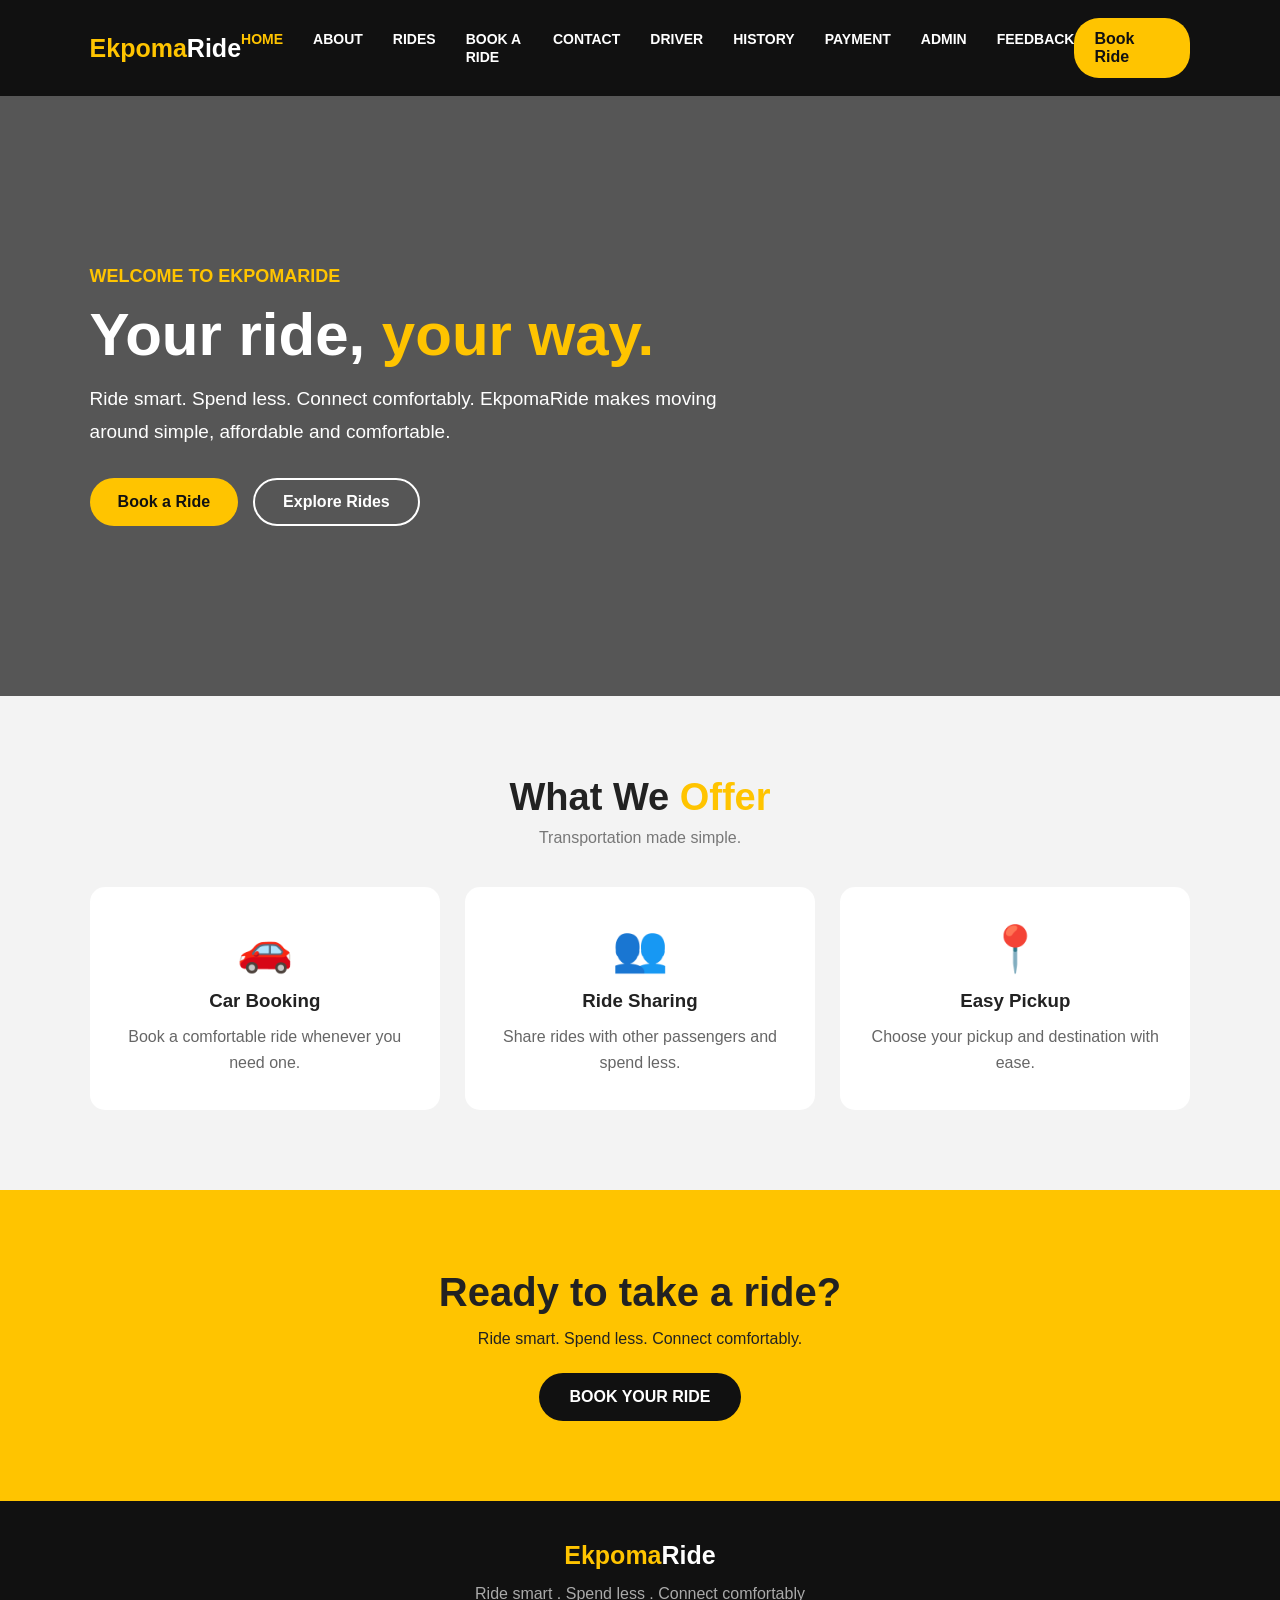
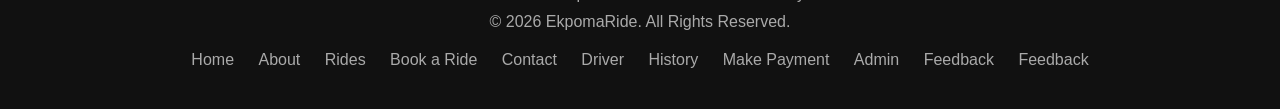
==== index.html @ 8617fde5 "Add new pages for live map, payment, and rides; implement basic chat functionality and payment form" ====
<!DOCTYPE html>
<html lang="en">

<head>
    <meta charset="UTF-8">
    <meta name="viewport" content="width=device-width, initial-scale=1.0">

    <title>EkpomaRide | Home</title>

    <link rel="stylesheet" href="style.css">
</head>

<body>

    <!-- HEADER -->
    <header>

        <div class="logo">
            Ekpoma<span>Ride</span>
        </div>

        <nav>
            <ul>
                <li><a href="index.html" class="active">HOME</a></li>
                <li><a href="about.html">ABOUT</a></li>
                <li><a href="rides.html">RIDES</a></li>
                <li><a href="booking.html">BOOK A RIDE</a></li>
                <li><a href="contact.html">CONTACT</a></li>
                <li><a href="driver.html">DRIVER</a></li>
                <li><a href="history.html">HISTORY</a></li>
                <li><a href="payment.html">PAYMENT</a></li>
                <li><a href="admin.html">ADMIN</a></li>
                <li><a href="feedback.html">FEEDBACK</a></li>
            </ul>
        </nav>

        <a href="booking.html" class="header-button">
            Book Ride
        </a>

    </header>


    <!-- HERO -->
    <section class="hero">

        <div class="hero-content">

            <small>WELCOME TO EKPOMARIDE</small>

            <h1>
                Your ride,
                <span>your way.</span>
            </h1>

            <p>
                Ride smart. Spend less. Connect comfortably.
                EkpomaRide makes moving around simple,
                affordable and comfortable.
            </p>

            <div class="hero-buttons">

                <a href="booking.html" class="primary-btn">
                    Book a Ride
                </a>

                <a href="rides.html" class="secondary-btn">
                    Explore Rides
                </a>

            </div>

        </div>

    </section>


    <!-- QUICK SERVICES -->
    <section class="services">

        <div class="section-title">

            <h2>
                What We <span>Offer</span>
            </h2>

            <p>
                Transportation made simple.
            </p>

        </div>


        <div class="service-container">

            <div class="service-card">

                <div class="service-icon">🚗</div>

                <h3>Car Booking</h3>

                <p>
                    Book a comfortable ride whenever
                    you need one.
                </p>

            </div>


            <div class="service-card">

                <div class="service-icon">👥</div>

                <h3>Ride Sharing</h3>

                <p>
                    Share rides with other passengers
                    and spend less.
                </p>

            </div>


            <div class="service-card">

                <div class="service-icon">📍</div>

                <h3>Easy Pickup</h3>

                <p>
                    Choose your pickup and destination
                    with ease.
                </p>

            </div>

        </div>

    </section>


    <!-- CALL TO ACTION -->
    <section class="contact">

        <h2>
            Ready to take a ride?
        </h2>

        <p>
            Ride smart. Spend less. Connect comfortably.
        </p>

        <a href="booking.html" class="contact-btn">
            BOOK YOUR RIDE
        </a>

    </section>


    <!-- FOOTER -->
    <footer>

        <div class="logo">
            Ekpoma<span>Ride</span>
        </div>

        <p>
            Ride smart . Spend less . Connect comfortably
        </p>

        <p>
            © 2026 EkpomaRide. All Rights Reserved.
        </p>

        <div class="footer-links">

            <a href="index.html">Home</a>
            <a href="about.html">About</a>
            <a href="rides.html">Rides</a>
            <a href="booking.html">Book a Ride</a>
            <a href="contact.html">Contact</a>
            <a href="driver.html">Driver</a>
            <a href="history.html">History</a>
            <a href="payment.html">Make Payment</a>
            <a href="admin.html">Admin</a>
            <a href="feedback.html">Feedback</a>
            <a href="help.html">Feedback</a>
            
        </div>

    </footer>

</body>
</html>
---- style.css ----
/* =========================
   RESET
========================= */

* {
    margin: 0;
    padding: 0;
    box-sizing: border-box;
}

html {
    scroll-behavior: smooth;
}

body {
    font-family: Arial, sans-serif;
    background: #f5f5f5;
    color: #222;
}


/* =========================
   HEADER
========================= */

header {
    background: #111;
    color: white;

    padding: 18px 7%;

    display: flex;
    justify-content: space-between;
    align-items: center;

    position: sticky;
    top: 0;

    z-index: 1000;
}


/* LOGO */

.logo {
    font-size: 25px;
    font-weight: bold;
    color: #ffc400;
        
    .transition {
            width: 100px;
            height: 100px;
            background-color: #333;
            /* transition: width 1s; */
            transition: width 2s, height 2s, background-color 3s, transform 2s;
        }
         .transition:hover {
            width: 500px;
            background-color: coral;
            height: 500px;
            transform: rotate(90deg);
         }
         .transit-transform {
            height: 100px;
            width: 100px;
            background: green;
            padding: 10px;
            transition: width 2s;
            margin-top: 10px;
            transition-timing-function: ease-in-out;
         }
         .transit-transform:hover {
            width: 800px;
            height: 500px;
         }
    

}
    

.logo span {
    color: white;
}


/* NAVIGATION */

nav ul {
    display: flex;
    list-style: none;
    gap: 30px;
}

nav a {
    color: white;
    text-decoration: none;

    font-size: 14px;
    font-weight: bold;

}

nav a:hover {
    color: #ffc400;
}

nav a.active {
    color: #ffc400;
}


/* HEADER BUTTON */

.header-button {
    background: #ffc400;
    color: #111;

    padding: 12px 20px;

    border-radius: 25px;

    text-decoration: none;

    font-weight: bold;

    transition: 0.3s;
}

.header-button:hover {
    background: white;
}


/* =========================
   HERO
========================= */

.hero {
    min-height: 600px;

    background:
        linear-gradient(
            rgba(0,0,0,0.65),
            rgba(0,0,0,0.65)
        ),
        url("https://images.unsplash.com/photo-1449965408869-eaa3f722e40d?auto=format&fit=crop&w=1600&q=80");

    background-size: cover;
    background-position: center;

    display: flex;
    align-items: center;

    padding: 60px 7%;
}


.hero-content {
    max-width: 650px;
    color: white;
}

.hero-content small {
    color: #ffc400;

    font-size: 18px;
    font-weight: bold;
}

.hero-content h1 {
    font-size: 60px;
    line-height: 1.1;

    margin: 15px 0;
}

.hero-content h1 span {
    color: #ffc400;
}

.hero-content p {
    font-size: 19px;
    line-height: 1.7;

    margin-bottom: 30px;
}


/* HERO BUTTONS */

.hero-buttons {
    display: flex;
    gap: 15px;
}

.primary-btn {
    background: #ffc400;
    color: #111;

    padding: 15px 28px;

    border-radius: 30px;

    text-decoration: none;
    font-weight: bold;

    display: inline-block;

    transition: 0.3s;
}

.primary-btn:hover {
    background: white;
}


.secondary-btn {
    border: 2px solid white;
    color: white;

    padding: 13px 28px;

    border-radius: 30px;

    text-decoration: none;
    font-weight: bold;

    display: inline-block;

    transition: 0.3s;
}

.secondary-btn:hover {
    background: #ffc400;
    color: #111;
    border-color: #ffc400;
}


/* =========================
   PAGE HERO
========================= */

.page-hero {
    background: #111;
    color: white;

    padding: 90px 7%;

    text-align: center;
}

.page-hero h1 {
    font-size: 50px;
    margin-bottom: 15px;
}

.page-hero h1 span {
    color: #ffc400;
}

.page-hero p {
    color: #bbb;
    font-size: 18px;
}


/* =========================
   SECTION TITLE
========================= */

.section-title {
    text-align: center;

    margin-bottom: 40px;
}

.section-title h2 {
    font-size: 38px;

    margin-bottom: 10px;
}

.section-title h2 span {
    color: #ffc400;
}

.section-title p {
    color: #777;
}


/* =========================
   SERVICES
========================= */

.services {
    padding: 80px 7%;
    background: #f3f3f3;
}

.service-container {
    display: grid;

    grid-template-columns:
        repeat(3, 1fr);

    gap: 25px;
}

.service-card {
    background: white;

    padding: 35px 25px;

    border-radius: 15px;

    text-align: center;

    transition: 0.3s;
}

.service-card:hover {
    transform: translateY(-10px);

    box-shadow:
        0 10px 25px
        rgba(0,0,0,0.1);
}

.service-icon {
    font-size: 45px;

    margin-bottom: 15px;
}

.service-card h3 {
    margin-bottom: 12px;
}

.service-card p {
    color: #666;
    line-height: 1.6;
}


/* =========================
   ABOUT
========================= */

.about {
    padding: 50px 7%;
    background: none;
}

.about-container {
    display: flex;

    align-items: center;

    gap: 50px;
}

.about-image {
    width: 30%;
}

.about-image img {
    width: 100%;
    display: block;
    margin: auto;
    float: none;

}

.about-text {
    width: 50%;
}

.about-text h2 {
    font-size: 40px;

    margin-bottom: 20px;
}

.about-text h2 span {
    color: #ffc400;
}

.about-text p {
    color: #666;

    line-height: 1.8;

    margin-bottom: 15px;
}


/* =========================
   RIDES
========================= */

.rides {
    padding: 100px 7%;
    background: white;
    width: 100%;
}

.ride-container {
    display: grid;

    grid-template-columns:
        repeat(2, 1fr);
        width: 100%;
        justify-content: space-between;
        align-content: flex-start;
    gap: 20px;
}

.ride-card {
    background: #f5f5f5;

    border-radius: 15px;

    overflow: hidden;

    transition: 3s;
}

.ride-card:hover {
    transform: translateY(-8px);

    box-shadow:
        0 10px 25px
        rgba(0,0,0,0.12);
}

.ride-card img {
    width: 100%;

    height: 300px;

    object-fit: cover;
}

.ride-info {
    padding: 20px;
}

.ride-info h3 {
    margin-bottom: 10px;
}

.ride-info p {
    color: #666;

    line-height: 1.6;

    margin-bottom: 15px;
}

.ride-price {
    color: #d49f00;

    font-weight: bold;

    font-size: 18px;

    margin-bottom: 15px;
}


/* RIDE BUTTON */

.ride-button {
    display: inline-block;

    background: #111;
    color: white;

    padding: 11px 18px;

    border-radius: 25px;

    text-decoration: none;

    font-weight: bold;

    transition: 0.3s;
}

.ride-button:hover {
    background: #ffc400;
    color: #111;
}


/* =========================
   WHY US
========================= */

.why-us {
    padding: 80px 7%;

    background: #111;

    color: white;
}

.why-us .section-title p {
    color: #bbb;
}

.why-container {
    display: grid;

    grid-template-columns:
        repeat(3, 1fr);

    gap: 25px;
}

.why-card {
    text-align: center;

    padding: 25px;
}

.why-card .number {
    width: 55px;
    height: 55px;

    margin: auto;

    display: flex;

    align-items: center;
    justify-content: center;

    background: #ffc400;
    color: #111;

    border-radius: 50%;

    font-weight: bold;

    font-size: 20px;
}

.why-card h3 {
    margin: 20px 0 10px;
}

.why-card p {
    color: #bbb;

    line-height: 1.6;
}


/* =========================
   BOOKING
========================= */

.booking-section {
    padding: 80px 7%;

    background: #111;

    color: white;

    min-height: 600px;
}

.booking-box {
    max-width: 1000px;

    margin: auto;

    background: #1d1d1d;

    padding: 35px;

    border-radius: 20px;

    box-shadow:
        0 10px 30px
        rgba(0,0,0,0.3);
}

.booking-intro {
    text-align: center;

    margin-bottom: 30px;
}

.booking-intro h2 {
    font-size: 32px;

    margin-bottom: 10px;
}

.booking-intro p {
    color: #aaa;
}


/* FORM */

.booking-form {
    display: grid;

    grid-template-columns:
        repeat(2, 1fr);

    gap: 20px;
}

.input-box label {
    display: block;

    margin-bottom: 8px;

    color: #ddd;
}

.input-box input,
.input-box select,
.input-box textarea {
    width: 100%;

    padding: 15px;

    border: 2px solid transparent;

    border-radius: 8px;

    background: #333;

    color: white;

    outline: none;

    font-family: inherit;
}

.input-box textarea {
    resize: vertical;
}

.input-box input:focus,
.input-box select:focus,
.input-box textarea:focus {
    border-color: #ffc400;
}


/* BOOK BUTTON */

.book-button {
    grid-column: 1 / -1;

    padding: 16px;

    background: #ffc400;

    color: #111;

    border: none;

    border-radius: 30px;

    font-size: 17px;

    font-weight: bold;

    cursor: pointer;

    transition: 0.3s;
}

.book-button:hover {
    background: white;
}


/* =========================
   CONTACT
========================= */

.contact-page {
    padding: 80px 7%;

    background: white;
}

.contact-container {
    max-width: 1100px;

    margin: auto;

    display: grid;

    grid-template-columns:
        1fr 1fr;

    gap: 60px;
}

.contact-info h2 {
    font-size: 40px;

    margin-bottom: 20px;
}

.contact-info h2 span {
    color: #ffc400;
}

.contact-info > p {
    color: #666;

    line-height: 1.7;

    margin-bottom: 30px;
}

.contact-item {
    display: flex;

    align-items: center;

    gap: 20px;

    margin-bottom: 25px;
}

.contact-icon {
    width: 55px;
    height: 55px;

    display: flex;

    align-items: center;
    justify-content: center;

    background: #ffc400;

    border-radius: 50%;

    font-size: 23px;
}

.contact-item h3 {
    margin-bottom: 5px;
}

.contact-item p {
    color: #666;
}

.contact-form-box {
    background: #f3f3f3;

    padding: 30px;

    border-radius: 15px;
}

.contact-form-box .input-box {
    margin-bottom: 20px;
}

.contact-form-box .book-button {
    width: 100%;
}


/* =========================
   CONTACT CTA
========================= */

.contact {
    padding: 80px 7%;

    background: #ffc400;

    text-align: center;
}

.contact h2 {
    font-size: 40px;

    margin-bottom: 15px;
}

.contact p {
    margin-bottom: 25px;
}

.contact-btn {
    background: #111;

    color: white;

    padding: 15px 30px;

    border-radius: 30px;

    text-decoration: none;

    display: inline-block;

    font-weight: bold;

    transition: 0.3s;
}

.contact-btn:hover {
    background: white;
    color: #111;
}


/* =========================
   FOOTER
========================= */

footer {
    background: #111;

    color: white;

    padding: 40px 7%;

    text-align: center;
}

footer .logo {
    margin-bottom: 15px;
}

footer p {
    color: #aaa;

    margin: 10px 0;
}

.footer-links {
    margin-top: 20px;
}

.footer-links a {
    color: #aaa;

    text-decoration: none;

    margin: 0 10px;

    transition: 0.3s;
}

.footer-links a:hover {
    color: #ffc400;
}


/* =========================
   RESPONSIVE
========================= */

@media (max-width: 900px) {

    nav ul {
        gap: 12px;
    }

    .hero-content h1 {
        font-size: 45px;
    }

    .about-container {
        flex-direction: column;
    }

    .about-image,
    .about-text {
        width: 100%;
    }

    .service-container,
    .ride-container,
    .why-container {
        grid-template-columns: 1fr 1fr;
    }

    .contact-container {
        grid-template-columns: 1fr;
    }
}


@media (max-width: 650px) {

    header {
        flex-direction: column;

        gap: 20px;
    }

    nav ul {
        flex-wrap: wrap;

        justify-content: center;
    }

    .header-button {
        display: none;
    }

    .hero {
        min-height: 550px;
    }

    .hero-content h1 {
        font-size: 40px;
    }

    .hero-buttons {
        flex-direction: column;
    }

    .page-hero h1 {
        font-size: 38px;
    }

    .booking-form {
        grid-template-columns: 1fr;
    }

    .booking-box {
        padding: 20px;
    }

    .service-container,
    .ride-container,
    .why-container {
        grid-template-columns: 1fr;
    }

    .about-text h2,
    .contact h2,
    .contact-info h2 {
        font-size: 32px;
    }

    .footer-links a {
        display: inline-block;

        margin: 7px;
    }
}

/* ==================================================
   DRIVER PAGE
================================================== */

.driver-section {
    padding: 80px 7%;
    background: white;
}

.driver-container {
    max-width: 1100px;
    margin: auto;

    display: grid;
    grid-template-columns: 1fr 1fr;

    gap: 60px;

    align-items: center;
}

.driver-text h2 {
    font-size: 40px;
    margin-bottom: 20px;
}

.driver-text h2 span {
    color: #ffc400;
}

.driver-text > p {
    color: #666;
    line-height: 1.8;
    margin-bottom: 30px;
}

.driver-benefits {
    display: flex;
    flex-direction: column;
    gap: 20px;
}

.driver-benefits div {
    background: #f5f5f5;
    padding: 18px;
    border-radius: 10px;

    display: flex;
    align-items: center;
    gap: 15px;
}

.driver-form-box {
    background: #111;
    color: white;

    padding: 35px;

    border-radius: 20px;
}

.driver-form-box h2 {
    margin-bottom: 25px;
}


/* ==================================================
   HISTORY PAGE
================================================== */

.history-section {
    padding: 80px 7%;
    background: #f5f5f5;
    min-height: 600px;
}
.ekpmap {
    box-shadow: 0 4px 20px rgba(0, 0, o, 0.5);
    border-radius: 10px;
    overflow: hidden;
    filter: invert(90%) hue-rotate(180deg);
}

.history-container {
    max-width: 1000px;
    margin: auto;
}

.history-heading {
    display: flex;
    justify-content: space-between;
    align-items: center;

    margin-bottom: 30px;
}

.history-heading h2 {
    font-size: 35px;
}

.history-heading h2 span {
    color: #ffc400;
}

.history-card {
    background: white;

    padding: 25px;

    border-radius: 15px;

    margin-bottom: 20px;

    display: flex;
    align-items: center;

    gap: 20px;

    box-shadow: 0 5px 20px rgba(0,0,0,0.05);
}

.history-icon {
    width: 60px;
    height: 60px;

    background: #ffc400;

    border-radius: 50%;

    display: flex;
    align-items: center;
    justify-content: center;

    font-size: 25px;
}

.history-details {
    flex: 1;
}

.history-details h3 {
    margin-bottom: 7px;
}

.history-details p {
    color: #777;
    margin-bottom: 7px;
}

.history-driver {
    color: #555;
    font-size: 14px;
}

.history-price {
    text-align: right;

    display: flex;
    flex-direction: column;
    gap: 8px;
}

.history-price strong {
    font-size: 18px;
}

.completed {
    color: green;
    font-size: 13px;
}

.cancelled {
    color: red;
    font-size: 13px;
}


/* ==================================================
   PAYMENT PAGE
================================================== */

.payment-section {
    padding: 80px 7%;
    background: #f5f5f5;
    min-height: 650px;
}

.payment-container {
    max-width: 1000px;
    margin: auto;

    display: grid;

    grid-template-columns: 0.8fr 1.2fr;

    gap: 30px;
}

.payment-summary,
.payment-form-box {
    background: white;

    padding: 30px;

    border-radius: 15px;

    box-shadow: 0 5px 20px rgba(0,0,0,0.06);
}

.payment-summary h2,
.payment-form-box h2 {
    margin-bottom: 25px;
}

.summary-row {
    display: flex;

    justify-content: space-between;

    padding: 15px 0;

    border-bottom: 1px solid #eee;
}

.summary-row span {
    color: #777;
}

.total-row {
    display: flex;

    justify-content: space-between;

    margin-top: 20px;

    font-size: 22px;
}

.total-row strong {
    color: #d49f00;
}

.payment-options {
    display: flex;
    gap: 10px;

    margin-bottom: 25px;
}

.payment-option {
    flex: 1;

    border: 2px solid #eee;

    padding: 15px;

    border-radius: 10px;

    cursor: pointer;

    text-align: center;
}

.payment-option:has(input:checked) {
    border-color: #ffc400;
    background: #fff8d9;
}

.payment-small-inputs {
    display: grid;

    grid-template-columns: 1fr 1fr;

    gap: 15px;

    margin-top: 20px;
}


/* ==================================================
   ADMIN DASHBOARD
================================================== */

.admin-body {
    background: #f3f3f3;
}

.admin-header {
    position: static;
}

.admin-title {
    font-weight: bold;
    letter-spacing: 2px;
}

.admin-dashboard {
    padding: 50px 7%;
    min-height: 700px;
}

.admin-heading {
    margin-bottom: 30px;
}

.admin-heading h1 {
    font-size: 40px;
}

.admin-heading p {
    color: #777;
    margin-top: 5px;
}

.admin-stats {
    display: grid;

    grid-template-columns:
        repeat(4, 1fr);

    gap: 20px;

    margin-bottom: 30px;
}

.stat-card {
    background: white;

    padding: 25px;

    border-radius: 15px;

    display: flex;

    align-items: center;

    gap: 15px;

    box-shadow: 0 5px 20px rgba(0,0,0,0.05);
}

.stat-icon {
    width: 55px;
    height: 55px;

    background: #ffc400;

    border-radius: 50%;

    display: flex;
    align-items: center;
    justify-content: center;

    font-size: 23px;
}

.stat-card h3 {
    font-size: 25px;
}

.stat-card p {
    color: #777;
    margin-top: 5px;
}

.admin-content {
    display: grid;

    grid-template-columns: 2fr 1fr;

    gap: 25px;
}

.admin-panel {
    background: white;

    padding: 25px;

    border-radius: 15px;

    margin-bottom: 20px;
}

.panel-heading {
    display: flex;

    justify-content: space-between;

    align-items: center;

    margin-bottom: 20px;
}

.panel-heading span {
    color: #d49f00;

    font-size: 14px;

    cursor: pointer;
}

.admin-table-wrapper {
    overflow-x: auto;
}

table {
    width: 100%;

    border-collapse: collapse;

    min-width: 600px;
}

th,
td {
    padding: 15px;

    text-align: left;

    border-bottom: 1px solid #eee;
}

th {
    color: #777;

    font-size: 13px;
}

td {
    font-size: 14px;
}

.status {
    padding: 6px 10px;

    border-radius: 20px;

    font-size: 12px;
}

.status.completed {
    background: #dff5e3;
    color: green;
}

.status.pending {
    background: #fff3cd;
    color: #946c00;
}

.status.cancelled {
    background: #f8d7da;
    color: red;
}

.admin-actions {
    display: flex;

    flex-direction: column;

    gap: 12px;
}

.admin-actions a {
    padding: 15px;

    background: #f5f5f5;

    border-radius: 8px;

    color: #222;

    text-decoration: none;

    transition: 0.3s;
}

.admin-actions a:hover {
    background: #ffc400;
}


/* ==================================================
   FEEDBACK PAGE
================================================== */

.feedback-section {
    padding: 80px 7%;

    background: #f5f5f5;

    min-height: 650px;
}

.feedback-container {
    max-width: 700px;

    margin: auto;

    background: white;

    padding: 40px;

    border-radius: 20px;

    box-shadow: 0 10px 30px rgba(0,0,0,0.08);
}

.feedback-intro {
    text-align: center;

    margin-bottom: 30px;
}

.feedback-big-icon {
    font-size: 50px;

    margin-bottom: 10px;
}

.feedback-intro h2 {
    font-size: 30px;

    margin-bottom: 10px;
}

.feedback-intro p {
    color: #777;
}

.feedback-form .input-box {
    margin-bottom: 20px;
}

.rating-box {
    margin-bottom: 25px;
}

.rating-box > label {
    display: block;

    margin-bottom: 10px;

    font-weight: bold;
}

.stars {
    display: flex;

    gap: 10px;
}

.stars label {
    cursor: pointer;

    font-size: 30px;

    filter: grayscale(1);

    transition: 0.2s;
}

.stars label:hover {
    filter: grayscale(0);
    transform: scale(1.1);
}

.stars input {
    display: none;
}


/* ==================================================
   NEW PAGE RESPONSIVENESS
================================================== */

@media (max-width: 900px) {

    .driver-container {
        grid-template-columns: 1fr;
    }

    .payment-container {
        grid-template-columns: 1fr;
    }

    .admin-stats {
        grid-template-columns: 1fr 1fr;
    }

    .admin-content {
        grid-template-columns: 1fr;
    }

}


@media (max-width: 650px) {

    .history-heading {
        flex-direction: column;

        align-items: flex-start;

        gap: 20px;
    }

    .history-card {
        align-items: flex-start;
    }

    .history-price {
        text-align: left;
    }

    .payment-options {
        flex-direction: column;
    }

    .admin-stats {
        grid-template-columns: 1fr;
    }

    .admin-title {
        font-size: 12px;
    }

    .feedback-container {
        padding: 25px;
    }

    .stars {
        gap: 5px;
    }

}
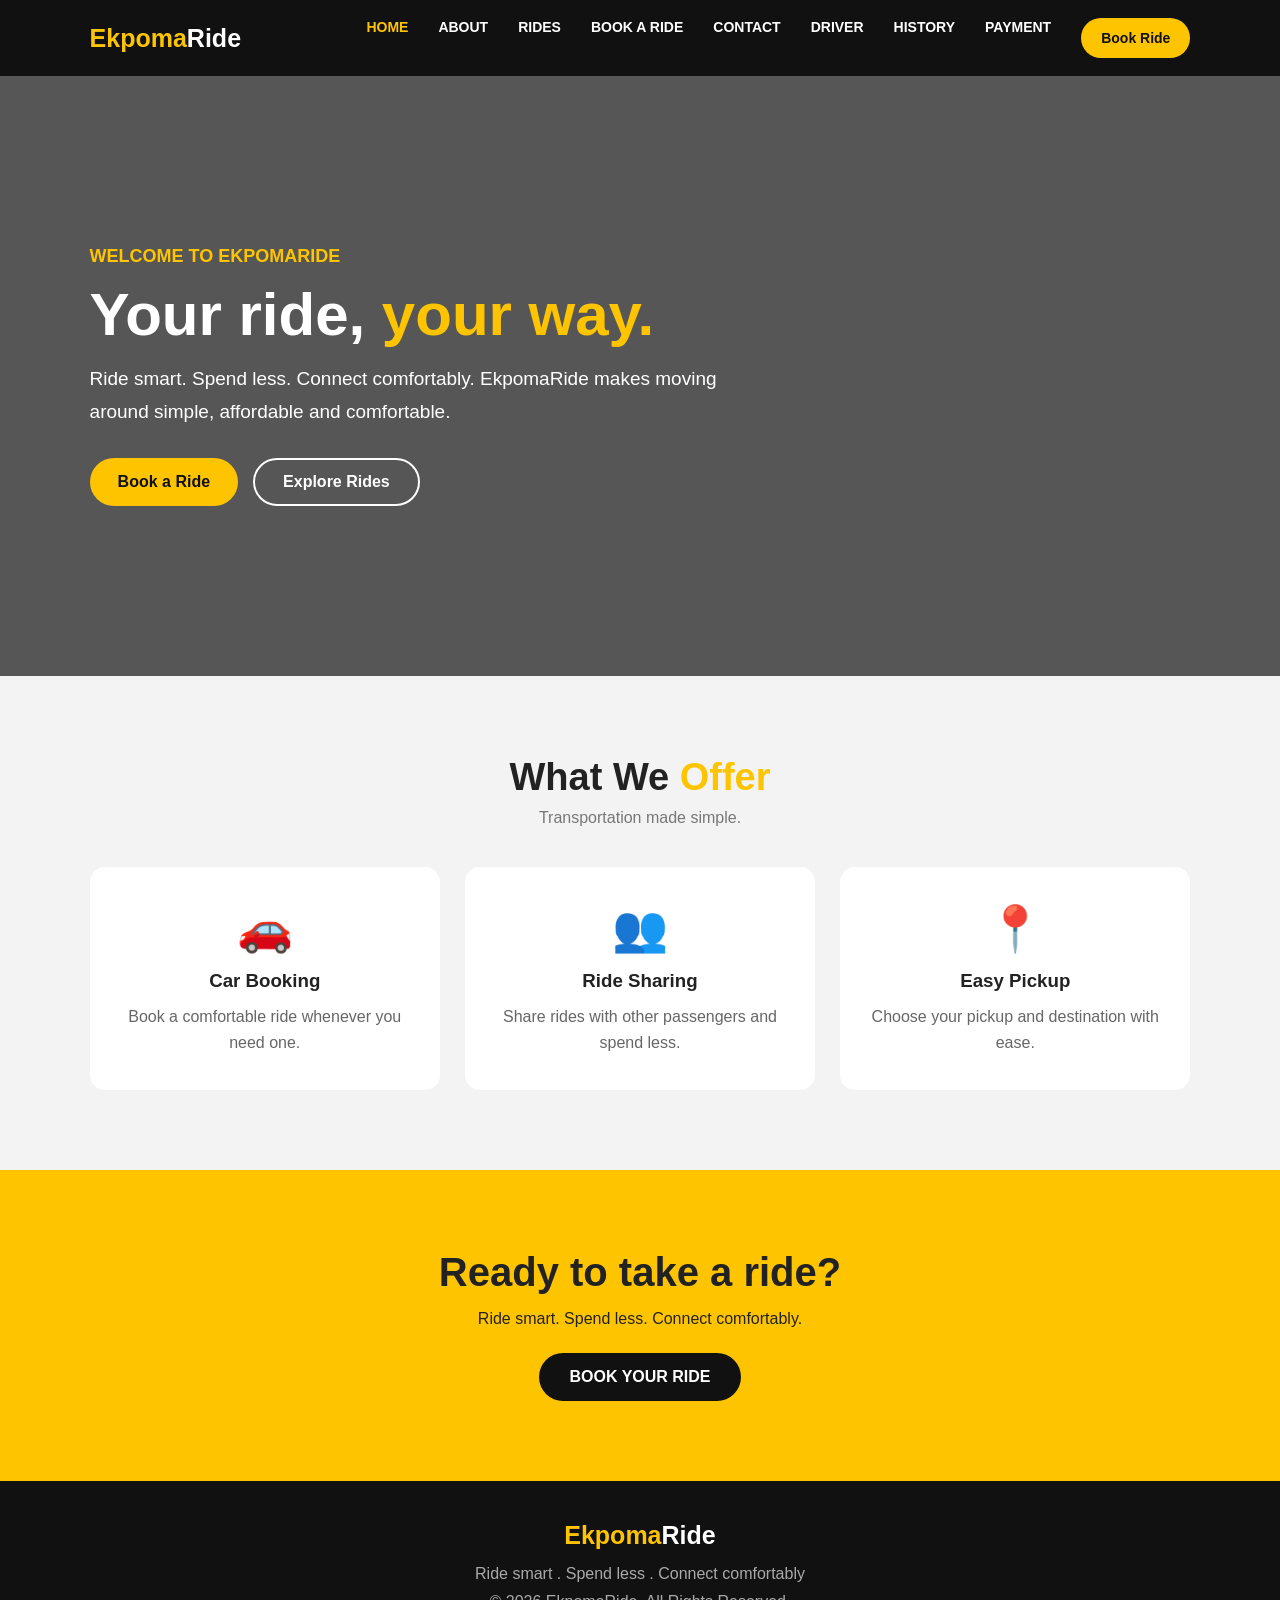
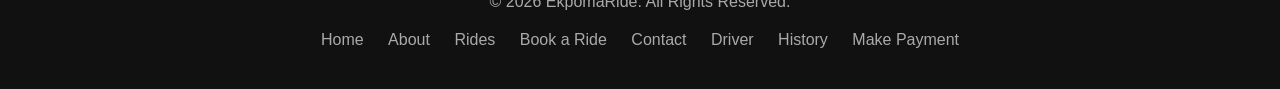
==== commit 72f0dd32: "Remove admin and feedback links from multiple pages and delete help page" ====
--- a/index.html
+++ b/index.html
@@ -29,11 +29,7 @@
                 <li><a href="driver.html">DRIVER</a></li>
                 <li><a href="history.html">HISTORY</a></li>
                 <li><a href="payment.html">PAYMENT</a></li>
-                <li><a href="admin.html">ADMIN</a></li>
-                <li><a href="feedback.html">FEEDBACK</a></li>
-            </ul>
-        </nav>
-
+                
         <a href="booking.html" class="header-button">
             Book Ride
         </a>
@@ -183,9 +179,8 @@
             <a href="driver.html">Driver</a>
             <a href="history.html">History</a>
             <a href="payment.html">Make Payment</a>
-            <a href="admin.html">Admin</a>
-            <a href="feedback.html">Feedback</a>
-            <a href="help.html">Feedback</a>
+           
+           
             
         </div>
 
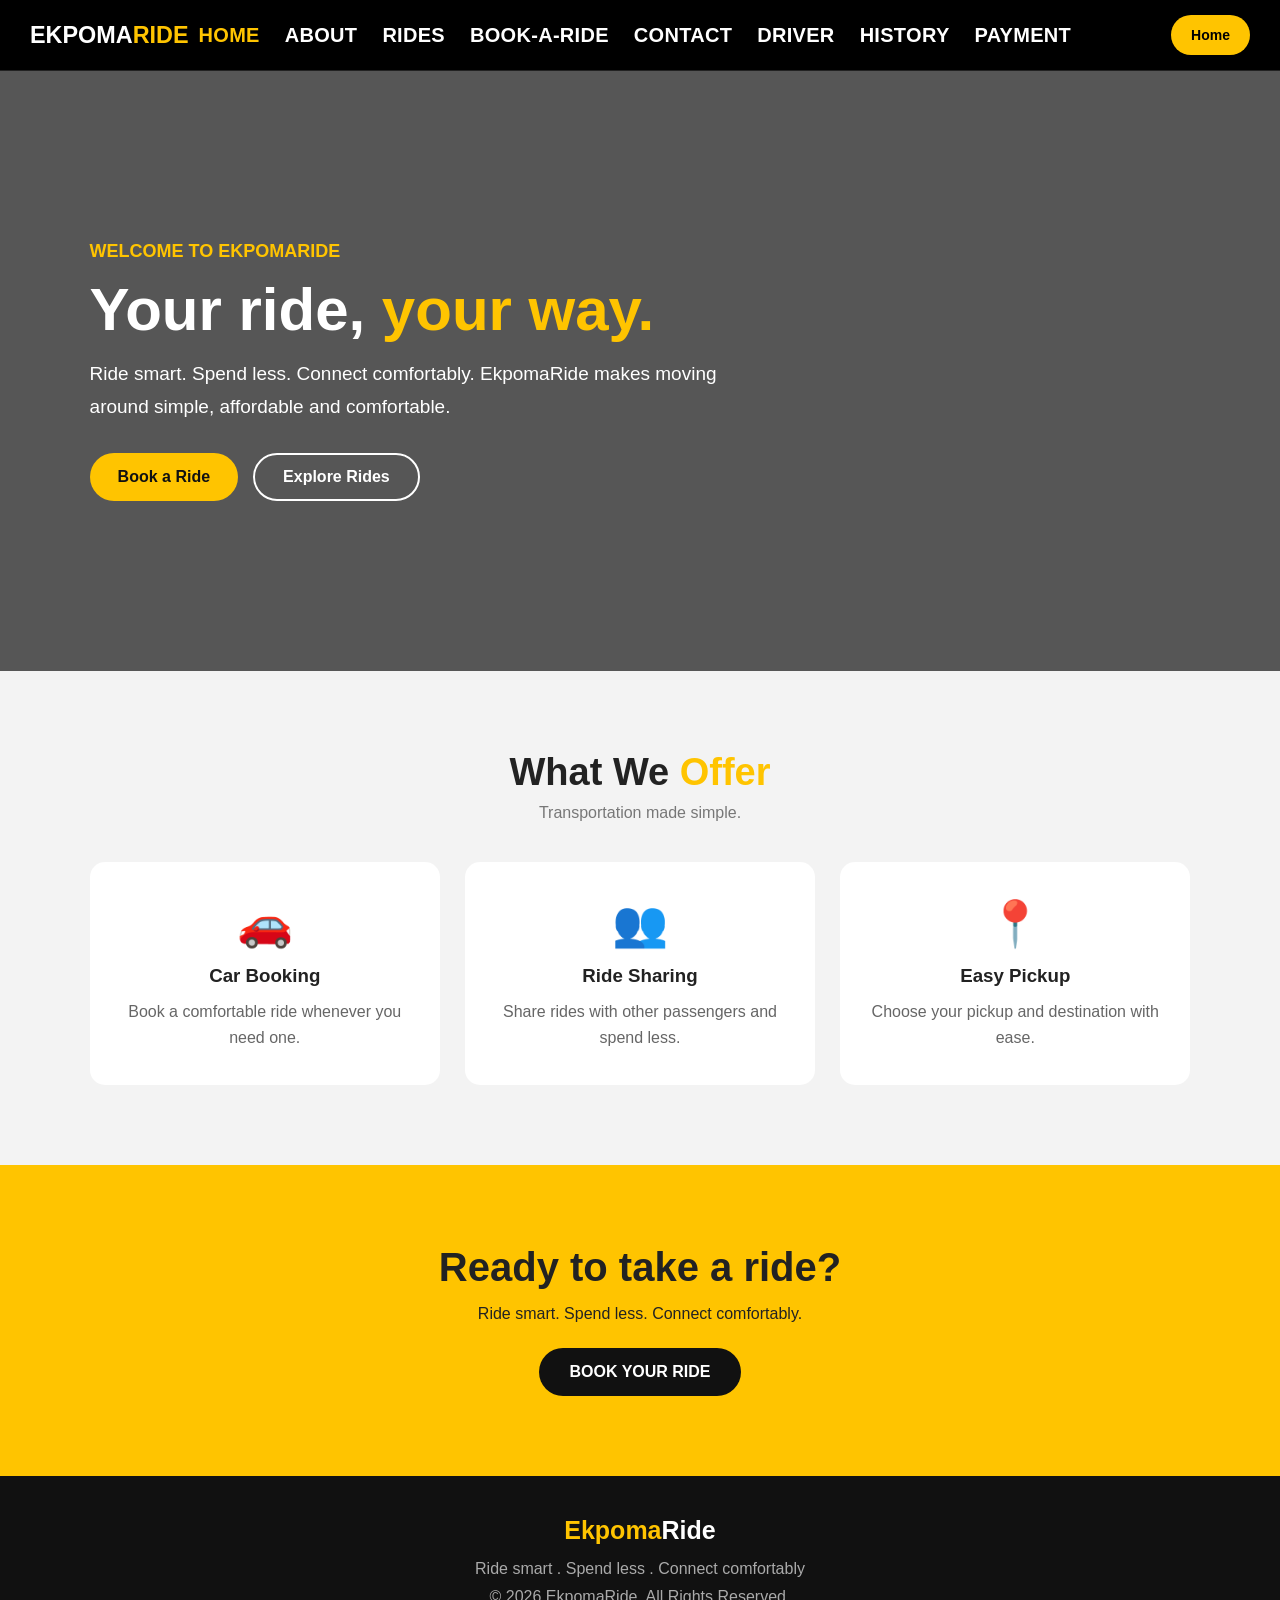
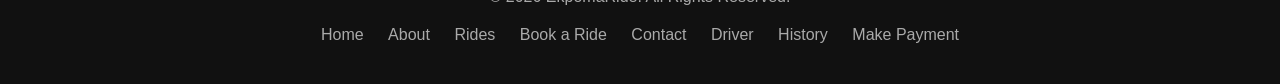
==== commit 253b0490: "Updated navbar , map full width and bigger font" ====
--- a/index.html
+++ b/index.html
@@ -7,34 +7,44 @@
 
     <title>EkpomaRide | Home</title>
 
-    <link rel="stylesheet" href="style.css">
+    <link rel="stylesheet" href="styling.css">
 </head>
 
 <body>
 
     <!-- HEADER -->
-    <header>
-
-        <div class="logo">
-            Ekpoma<span>Ride</span>
-        </div>
-
-        <nav>
-            <ul>
-                <li><a href="index.html" class="active">HOME</a></li>
-                <li><a href="about.html">ABOUT</a></li>
-                <li><a href="rides.html">RIDES</a></li>
-                <li><a href="booking.html">BOOK A RIDE</a></li>
-                <li><a href="contact.html">CONTACT</a></li>
-                <li><a href="driver.html">DRIVER</a></li>
-                <li><a href="history.html">HISTORY</a></li>
-                <li><a href="payment.html">PAYMENT</a></li>
-                
-        <a href="booking.html" class="header-button">
-            Book Ride
+<header>
+
+    <!-- Logo on the LEFT -->
+    <div class="logo">
+         <h3 class="logo-text">EKPOMA<span>RIDE</h3>
+    </div>
+
+    <!-- Menu button on the RIGHT -->
+    <button class="menu-btn" id="menuBtn" aria-label="Open menu">
+        ☰
+    </button>
+
+    <!-- Navigation -->
+    <nav id="navMenu">
+        <ul>
+            <li><a href="index.html" class="active">HOME</a></li>
+            <li><a href="about.html">ABOUT</a></li>
+            <li><a href="rides.html">RIDES</a></li>
+            <li><a href="booking.html">BOOK-A-RIDE</a></li>
+            <li><a href="contact.html">CONTACT</a></li>
+            <li><a href="driver.html">DRIVER</a></li>
+            <li><a href="history.html">HISTORY</a></li>
+            <li><a href="payment.html">PAYMENT</a></li>
+        </ul>
+
+        <a href="index.html" class="header-button">
+            Home
         </a>
-
-    </header>
+    </nav>
+
+</header>
+
 
 
     <!-- HERO -->
@@ -185,6 +195,14 @@
         </div>
 
     </footer>
-
+        <script>
+  const menuBtn = document.querySelector('.menu-btn');
+  const nav = document.querySelector('nav');
+  menuBtn.addEventListener('click', () => {
+    nav.classList.toggle('show');
+  });
+</script>
 </body>
+<script src="script.js"></script>
 </html>
+ 
--- a/styling.css
+++ b/styling.css
@@ -0,0 +1,708 @@
+* {
+    margin: 0;
+    padding: 0;
+    box-sizing: border-box;
+}
+
+html {
+    scroll-behavior: smooth;
+}
+
+body {
+    font-family: Arial, sans-serif;
+    background: #f5f5f5;
+    color: #222;
+    overflow-x: hidden;
+}
+
+/* ===== EKPOMARIDE HEADER - FIXED FOR LAPTOP ===== */
+header {
+    display: flex;
+    flex-direction: row;
+    justify-content: flex-start;
+    align-items: center;
+    padding: 15px 30px;
+    gap: 10px;
+    background: #000;
+    position: sticky;
+    top: 0;
+    z-index: 1000;
+    width: 100%;
+    box-sizing: border-box;
+    border-bottom: 1px solid #222;
+}
+
+header .logo {
+    font-size: 20px;
+    font-weight: 600;
+    color: #fff;
+    white-space: nowrap;
+}
+
+header .logo span {
+    color: #ffc400;
+}
+
+/* MENU BUTTON - hidden on laptop */
+.menu-btn {
+    display: none;
+    font-size: 20px;
+    background: none;
+    border: none;
+    color: #fff;
+    cursor: pointer;
+}
+
+/* NAV - THIS IS WHERE YOUR ERROR WAS */
+nav {
+    display: flex;
+    align-items: center;
+    gap: 10px;
+    flex: 1;
+    justify-content: flex-start;
+}
+
+nav ul {
+    display: flex;
+    align-items: flex-start;
+    justify-content: space-evenly;
+    list-style: none;
+    margin: 0;
+    padding: 0;
+    gap: 10px; /* Space between HOME ABOUT etc */
+}
+
+nav ul li a {
+    color: #fff;
+    text-decoration: none;
+    font-size: 20px;
+    font-weight: 600;
+    white-space: nowrap; /* FIXES BOOK A RIDE from breaking */
+    letter-spacing: 0.3px;
+    transition: color 0.3s;
+}
+
+nav ul li a:hover {
+    color: #ffc400;
+}
+
+.header-button {
+    background: #ffc400;
+    color: #000 !important;
+    padding: 8px 18px;
+    border-radius: 20px;
+    text-decoration: none;
+    font-weight: 700;
+    font-size: 14px;
+    white-space: nowrap;
+    margin-left: 10px;
+}
+
+/* ===== MOBILE - 900px below ===== */
+@media (max-width: 900px) {
+    header {
+        padding: 15px 20px;
+    }
+    .menu-btn {
+        display: block;
+        margin-left: auto;
+    }
+    nav {
+        display: none;
+        position: absolute;
+        top: 65px;
+        left: 0;
+        width: 100%;
+        background: #111;
+        flex-direction: column;
+        align-items: flex-start;
+        padding: 20px;
+        gap: 15px;
+    }
+    nav.show {
+        display: flex;
+    }
+    nav ul {
+        flex-direction: column;
+        align-items: flex-start;
+        gap: 15px;
+        width: 100%;
+    }
+    nav ul li a {
+        font-size: 16px;
+    }
+}
+
+.logo {
+    font-size: 25px;
+    font-weight: bold;
+    color: #ffc400;
+    white-space: nowrap;
+    align-items: center;
+    gap: 8px;
+    flex-shrink: 0;
+}
+.logo span {
+    color: white;
+}
+
+nav {
+    display: flex;
+    justify-content:flex-start;
+    align-items: center;
+    gap: 20px;
+    flex: 1;
+}
+
+nav ul {
+    display: flex;
+    align-items: center;
+    list-style: none;
+    gap: 25px;
+    margin: 0;
+    padding: 0;
+}
+
+nav a {
+    color: white;
+    text-decoration: none;
+    font-size: 25px;
+    font-weight: bold;
+    transition: 0.3s;
+}
+nav a:hover, nav a.active {
+    color: #ffc400;
+}
+
+.header-button {
+    background: #ffc400;
+    color: #111;
+    padding: 12px 20px;
+    border-radius: 25px;
+    text-decoration: none;
+    font-weight: bold;
+    transition: 0.5s;
+    margin-left: auto;
+}
+.header-button:hover {
+    background: white;
+    color: #111;
+}
+
+.menu-btn {
+    display: none;
+    background: transparent;
+    border: none;
+    color: white;
+    font-size: 20px;
+    cursor: pointer;
+    padding: 5px;
+}
+
+/* =========================
+   HERO
+========================= */
+.hero {
+    min-height: 600px;
+    background: linear-gradient(rgba(0,0,0,0.65), rgba(0,0,0,0.65)), url("https://images.unsplash.com/photo-1449965408869-eaa3f722e40d?auto=format&fit=crop&w=1600&q=80");
+    background-size: cover;
+    background-position: center;
+    display: flex;
+    align-items: center;
+    padding: 60px 7%;
+}
+.hero-content {
+    max-width: 650px;
+    color: white;
+}
+.hero-content small {
+    color: #ffc400;
+    font-size: 18px;
+    font-weight: bold;
+}
+.hero-content h1 {
+    font-size: 60px;
+    line-height: 1.1;
+    margin: 15px 0;
+}
+.hero-content h1 span {
+    color: #ffc400;
+}
+.hero-content p {
+    font-size: 19px;
+    line-height: 1.7;
+    margin-bottom: 30px;
+}
+.hero-buttons {
+    display: flex;
+    gap: 15px;
+    flex-wrap: wrap;
+}
+.primary-btn {
+    background: #ffc400;
+    color: #111;
+    padding: 15px 28px;
+    border-radius: 30px;
+    text-decoration: none;
+    font-weight: bold;
+    display: inline-block;
+    transition: 0.3s;
+}
+.primary-btn:hover { background: white; }
+.secondary-btn {
+    border: 2px solid white;
+    color: white;
+    padding: 13px 28px;
+    border-radius: 30px;
+    text-decoration: none;
+    font-weight: bold;
+    display: inline-block;
+    transition: 0.3s;
+}
+.secondary-btn:hover {
+    background: #ffc400;
+    color: #111;
+    border-color: #ffc400;
+}
+
+/* =========================
+   PAGE HERO
+========================= */
+.page-hero {
+    background: #111;
+    color: white;
+    padding: 90px 7%;
+    text-align: center;
+}
+.page-hero h1 { font-size: 50px; margin-bottom: 15px; }
+.page-hero h1 span { color: #ffc400; }
+.page-hero p { color: #bbb; font-size: 18px; }
+
+/* =========================
+   SECTION TITLE
+========================= */
+.section-title {
+    text-align: center;
+    margin-bottom: 40px;
+}
+.section-title h2 { font-size: 38px; margin-bottom: 10px; }
+.section-title h2 span { color: #ffc400; }
+.section-title p { color: #777; }
+
+/* =========================
+   SERVICES
+========================= */
+.services {
+    padding: 80px 7%;
+    background: #f3f3f3;
+}
+.service-container {
+    display: grid;
+    grid-template-columns: repeat(3, 1fr);
+    gap: 25px;
+}
+.service-card {
+    background: white;
+    padding: 35px 25px;
+    border-radius: 15px;
+    text-align: center;
+    transition: 0.3s;
+}
+.service-card:hover {
+    transform: translateY(-10px);
+    box-shadow: 0 10px 25px rgba(0,0,0,0.1);
+}
+.service-icon { font-size: 45px; margin-bottom: 15px; }
+.service-card h3 { margin-bottom: 12px; }
+.service-card p { color: #666; line-height: 1.6; }
+
+/* =========================
+   ABOUT
+========================= */
+.about {
+    padding: 50px 7%;
+    background: none;
+}
+.about-container {
+    display: flex;
+    align-items: center;
+    gap: 50px;
+}
+.about-image { width: 30%; }
+.about-image img {
+    width: 100%;
+    display: block;
+    margin: auto;
+}
+.about-text { width: 50%; }
+.about-text h2 { font-size: 40px; margin-bottom: 20px; }
+.about-text h2 span { color: #ffc400; }
+.about-text p { color: #666; line-height: 1.8; margin-bottom: 15px; }
+
+/* =========================
+   RIDES
+========================= */
+.rides {
+    padding: 100px 7%;
+    background: white;
+    width: 100%;
+}
+.ride-container {
+    display: grid;
+    grid-template-columns: repeat(2, 1fr);
+    width: 100%;
+    gap: 20px;
+}
+.ride-card {
+    background: #f5f5f5;
+    border-radius: 15px;
+    overflow: hidden;
+    transition: 0.3s;
+}
+.ride-card:hover {
+    transform: translateY(-8px);
+    box-shadow: 0 10px 25px rgba(0,0,0,0.12);
+}
+.ride-card img {
+    width: 100%;
+    height: 300px;
+    object-fit: cover;
+}
+.ride-info { padding: 20px; }
+.ride-info h3 { margin-bottom: 10px; }
+.ride-info p { color: #666; line-height: 1.6; margin-bottom: 15px; }
+.ride-price { color: #d49f00; font-weight: bold; font-size: 18px; margin-bottom: 15px; }
+.ride-button {
+    display: inline-block;
+    background: #111;
+    color: white;
+    padding: 11px 18px;
+    border-radius: 25px;
+    text-decoration: none;
+    font-weight: bold;
+    transition: 0.3s;
+}
+.ride-button:hover { background: #ffc400; color: #111; }
+
+/* =========================
+   WHY US
+========================= */
+.why-us {
+    padding: 80px 7%;
+    background: #111;
+    color: white;
+}
+.why-us .section-title p { color: #bbb; }
+.why-container {
+    display: grid;
+    grid-template-columns: repeat(3, 1fr);
+    gap: 25px;
+}
+.why-card { text-align: center; padding: 25px; }
+.why-card .number {
+    width: 55px; height: 55px;
+    margin: auto;
+    display: flex;
+    align-items: center;
+    justify-content: center;
+    background: #ffc400;
+    color: #111;
+    border-radius: 50%;
+    font-weight: bold;
+    font-size: 20px;
+}
+.why-card h3 { margin: 20px 0 10px; }
+.why-card p { color: #bbb; line-height: 1.6; }
+
+/* =========================
+   BOOKING, CONTACT, FOOTER etc (kept same but responsive)
+========================= */
+.booking-section {
+    padding: 80px 7%;
+    background: #111;
+    color: white;
+    min-height: 600px;
+}
+.booking-box {
+    max-width: 1000px;
+    margin: auto;
+    background: #1d1d1d;
+    padding: 35px;
+    border-radius: 20px;
+}
+.booking-intro { text-align: center; margin-bottom: 30px; }
+.booking-intro h2 { font-size: 32px; margin-bottom: 10px; }
+.booking-intro p { color: #aaa; }
+.booking-form {
+    display: grid;
+    grid-template-columns: repeat(2, 1fr);
+    gap: 20px;
+}
+.input-box label { display: block; margin-bottom: 8px; color: #ddd; }
+.input-box input, .input-box select, .input-box textarea {
+    width: 100%;
+    padding: 15px;
+    border: 2px solid transparent;
+    border-radius: 8px;
+    background: #333;
+    color: white;
+    outline: none;
+    font-family: inherit;
+}
+.input-box textarea { resize: vertical; }
+.input-box input:focus, .input-box select:focus, .input-box textarea:focus { border-color: #ffc400; }
+.book-button {
+    grid-column: 1 / -1;
+    padding: 16px;
+    background: #ffc400;
+    color: #111;
+    border: none;
+    border-radius: 30px;
+    font-size: 17px;
+    font-weight: bold;
+    cursor: pointer;
+    transition: 0.3s;
+}
+.book-button:hover { background: white; }
+
+.contact-page { padding: 80px 7%; background: white; }
+.contact-container {
+    max-width: 1100px;
+    margin: auto;
+    display: grid;
+    grid-template-columns: 1fr 1fr;
+    gap: 60px;
+}
+.contact-info h2 { font-size: 40px; margin-bottom: 20px; }
+.contact-info h2 span { color: #ffc400; }
+.contact-info > p { color: #666; line-height: 1.7; margin-bottom: 30px; }
+.contact-item { display: flex; align-items: center; gap: 20px; margin-bottom: 25px; }
+.contact-icon {
+    width: 55px; height: 55px;
+    display: flex; align-items: center; justify-content: center;
+    background: #ffc400; border-radius: 50%; font-size: 23px;
+}
+.contact-form-box { background: #f3f3f3; padding: 30px; border-radius: 15px; }
+.contact-form-box .input-box { margin-bottom: 20px; }
+.contact-form-box .book-button { width: 100%; }
+
+.contact { padding: 80px 7%; background: #ffc400; text-align: center; }
+.contact h2 { font-size: 40px; margin-bottom: 15px; }
+.contact p { margin-bottom: 25px; }
+.contact-btn {
+    background: #111; color: white;
+    padding: 15px 30px; border-radius: 30px;
+    text-decoration: none; display: inline-block;
+    font-weight: bold; transition: 0.3s;
+}
+.contact-btn:hover { background: white; color: #111; }
+
+footer {
+    background: #111; color: white;
+    padding: 40px 7%; text-align: center;
+}
+footer .logo { margin-bottom: 15px; }
+footer p { color: #aaa; margin: 10px 0; }
+.footer-links { margin-top: 20px; }
+.footer-links a { color: #aaa; text-decoration: none; margin: 0 10px; transition: 0.3s; }
+.footer-links a:hover { color: #ffc400; }
+
+/* OTHER PAGES - DRIVER, HISTORY, PAYMENT, ADMIN, FEEDBACK, AUTH */
+.driver-section { padding: 80px 7%; background: white; }
+.driver-container { max-width: 1100px; margin: auto; display: grid; grid-template-columns: 1fr 1fr; gap: 60px; align-items: center; }
+.driver-text h2 { font-size: 40px; margin-bottom: 20px; }
+.driver-text h2 span { color: #ffc400; }
+.driver-text > p { color: #666; line-height: 1.8; margin-bottom: 30px; }
+.driver-benefits { display: flex; flex-direction: column; gap: 20px; }
+.driver-benefits div { background: #f5f5f5; padding: 18px; border-radius: 10px; display: flex; align-items: center; gap: 15px; }
+.driver-form-box { background: #111; color: white; padding: 35px; border-radius: 20px; }
+
+.history-section { padding: 80px 7%; background: #f5f5f5; min-height: 600px; }
+.ekpmap { box-shadow: 0 4px 20px rgba(0, 0, 0, 0.5); border-radius: 10px; overflow: hidden; filter: invert(90%) hue-rotate(180deg); }
+.history-container { max-width: 1000px; margin: auto; }
+.history-heading { display: flex; justify-content: space-between; align-items: center; margin-bottom: 30px; }
+.history-heading h2 { font-size: 35px; }
+.history-heading h2 span { color: #ffc400; }
+.history-card { background: white; padding: 25px; border-radius: 15px; margin-bottom: 20px; display: flex; align-items: center; gap: 20px; box-shadow: 0 5px 20px rgba(0,0,0,0.05); }
+.history-icon { width: 60px; height: 60px; background: #ffc400; border-radius: 50%; display: flex; align-items: center; justify-content: center; font-size: 25px; }
+.history-details { flex: 1; }
+.history-details h3 { margin-bottom: 7px; }
+.history-details p { color: #777; margin-bottom: 7px; }
+.history-price { text-align: right; display: flex; flex-direction: column; gap: 8px; }
+.history-price strong { font-size: 18px; }
+.completed { color: green; font-size: 13px; }
+.cancelled { color: red; font-size: 13px; }
+
+.payment-section { padding: 80px 7%; background: #f5f5f5; min-height: 650px; }
+.payment-container { max-width: 1000px; margin: auto; display: grid; grid-template-columns: 0.8fr 1.2fr; gap: 30px; }
+.payment-summary, .payment-form-box { background: white; padding: 30px; border-radius: 15px; box-shadow: 0 5px 20px rgba(0,0,0,0.06); }
+.summary-row { display: flex; justify-content: space-between; padding: 15px 0; border-bottom: 1px solid #eee; }
+.summary-row span { color: #777; }
+.total-row { display: flex; justify-content: space-between; margin-top: 20px; font-size: 22px; }
+.total-row strong { color: #d49f00; }
+.payment-options { display: flex; gap: 10px; margin-bottom: 25px; }
+.payment-option { flex: 1; border: 2px solid #eee; padding: 15px; border-radius: 10px; cursor: pointer; text-align: center; }
+.payment-option:has(input:checked) { border-color: #ffc400; background: #fff8d9; }
+.payment-small-inputs { display: grid; grid-template-columns: 1fr 1fr; gap: 15px; margin-top: 20px; }
+
+.admin-body { background: #f3f3f3; }
+.admin-header { position: static; }
+.admin-title { font-weight: bold; letter-spacing: 2px; }
+.admin-dashboard { padding: 50px 7%; min-height: 700px; }
+.admin-heading { margin-bottom: 30px; }
+.admin-heading h1 { font-size: 40px; }
+.admin-stats { display: grid; grid-template-columns: repeat(4, 1fr); gap: 20px; margin-bottom: 30px; }
+.stat-card { background: white; padding: 25px; border-radius: 15px; display: flex; align-items: center; gap: 15px; box-shadow: 0 5px 20px rgba(0,0,0,0.05); }
+.stat-icon { width: 55px; height: 55px; background: #ffc400; border-radius: 50%; display: flex; align-items: center; justify-content: center; font-size: 23px; }
+.admin-content { display: grid; grid-template-columns: 2fr 1fr; gap: 25px; }
+.admin-panel { background: white; padding: 25px; border-radius: 15px; margin-bottom: 20px; }
+.admin-table-wrapper { overflow-x: auto; }
+table { width: 100%; border-collapse: collapse; min-width: 600px; }
+th, td { padding: 15px; text-align: left; border-bottom: 1px solid #eee; }
+.status { padding: 6px 10px; border-radius: 20px; font-size: 12px; }
+.status.completed { background: #dff5e3; color: green; }
+.status.pending { background: #fff3cd; color: #946c00; }
+.status.cancelled { background: #f8d7da; color: red; }
+
+.feedback-section { padding: 80px 7%; background: #f5f5f5; min-height: 650px; }
+.feedback-container { max-width: 700px; margin: auto; background: white; padding: 40px; border-radius: 20px; box-shadow: 0 10px 30px rgba(0,0,0,0.08); }
+
+.auth-section { padding: 60px 5%; min-height: calc(100vh - 160px); display: flex; justify-content: center; align-items: center; background-color: #f8f9fa; }
+.auth-wrapper { display: flex; width: 100%; max-width: 1050px; background: #ffffff; border-radius: 12px; overflow: hidden; box-shadow: 0 10px 30px rgba(0, 0, 0, 0.08); }
+.auth-image { width: 50%; position: relative; display: flex; align-items: center; justify-content: center; background-color: #111; }
+.auth-image img { width: 100%; height: 100%; object-fit: cover; display: block; }
+.auth-image-overlay { position: absolute; bottom: 0; left: 0; right: 0; padding: 40px 30px; background: linear-gradient(to top, rgba(0, 0, 0, 0.85), transparent); color: #ffffff; }
+.auth-form-container { width: 50%; padding: 45px 40px; display: flex; flex-direction: column; justify-content: center; }
+.auth-tabs { display: flex; border-bottom: 2px solid #eef0f2; margin-bottom: 25px; }
+.tab-btn { flex: 1; padding: 12px 0; background: none; border: none; font-size: 1rem; font-weight: 600; color: #6c757d; cursor: pointer; border-bottom: 3px solid transparent; }
+.tab-btn.active { color: #ff6600; border-bottom-color: #ff6600; }
+.auth-form { display: none; flex-direction: column; }
+.auth-form.active-form { display: flex; }
+
+/* =========================
+   RESPONSIVE - CLEAN & FIXED
+========================= */
+@media (max-width: 900px) {
+    .menu-btn { display: block; }
+    nav {
+        position: absolute;
+        top: 100%; left: 0;
+        width: 100%;
+        background: #111;
+        flex-direction: column;
+        align-items: center;
+        justify-content: space-between;
+        gap: 0;
+        padding: 0 5%;
+        max-height: 0;
+        overflow: hidden;
+        transition: max-height 0.4s ease;
+    }
+    nav.show {
+        max-height: 600px;
+        padding-top: 20px;
+        padding-bottom: 25px;
+    }
+    nav ul { flex-direction: column; align-items: center; gap: 0; width: 100%; }
+    nav ul li { width: 100%; text-align: center; border-bottom: 1px solid #333; }
+    nav ul li a { display: block; padding: 15px 0; width: 100%; }
+    .header-button { display: block; width: fit-content; margin: 20px auto 0; }
+    .hero-content h1 { font-size: 45px; }
+    .about-container { flex-direction: column; }
+    .about-image, .about-text { width: 100%; }
+    .service-container, .ride-container, .why-container { grid-template-columns: 1fr 1fr; }
+    .contact-container, .driver-container, .payment-container, .admin-content { grid-template-columns: 1fr; }
+    .admin-stats { grid-template-columns: 1fr 1fr; }
+}
+
+@media (max-width: 600px) {
+    header { padding: 14px 5%; }
+    .logo { font-size: 21px; }
+    .hero { min-height: 500px; padding: 40px 5%; }
+    .hero-content h1 { font-size: 32px; }
+    .hero-content p { font-size: 16px; }
+    .hero-buttons { flex-direction: column; }
+    .page-hero h1 { font-size: 32px; }
+    .page-hero { padding: 60px 5%; }
+    .services, .rides, .why-us, .about, .contact-page, .booking-section { padding: 50px 5%; }
+    .service-container, .ride-container, .why-container, .booking-form { grid-template-columns: 1fr; }
+    .ride-card img { height: 220px; }
+    .booking-box { padding: 20px; }
+    .admin-stats { grid-template-columns: 1fr; }
+    .auth-wrapper { flex-direction: column; max-width: 500px; }
+    .auth-image { display: none; }
+    .auth-form-container { width: 100%; padding: 25px 20px; }
+}
+
+
+/* =========================
+   BOOKING PAGE - EXTRA MOBILE FIX
+========================= */
+@media (max-width: 900px) {
+  .booking-section {
+    padding: 40px 5% !important;
+  }
+  
+  .booking-box {
+    padding: 25px 20px !important;
+    width: 100% !important;
+    max-width: 100% !important;
+  }
+
+  .booking-form {
+    grid-template-columns: 1fr !important;
+    gap: 15px !important;
+  }
+
+  .input-box {
+    width: 100% !important;
+  }
+
+  .input-box input,
+  .input-box select,
+  .input-box textarea {
+    width: 100% !important;
+    font-size: 16px !important; /* Prevents zoom on iPhone */
+  }
+
+  .book-button {
+    width: 100% !important;
+  }
+}
+
+@media (max-width: 500px) {
+  .booking-intro h2 {
+    font-size: 24px !important;
+  }
+  
+  .booking-intro p {
+    font-size: 14px !important;
+  }
+}
+
+/* Full width map fix */
+.full-map-box {
+    grid-column: 1 / -1;
+    width: 100%;
+}
+.full-map-box h4 {
+    color: #ffc400;
+    font-size: 14px;
+    margin-bottom: 5px;
+}
+.ekpmap-full {
+    width: 100%;
+    margin-top: 8px;
+    border-radius: 12px;
+    overflow: hidden;
+    border: 1px solid #333;
+}
+.ekpmap-full iframe {
+    width: 100% !important;
+    height: 350px !important;
+    border: 0 !important;
+    display: block;
+}
+@media (max-width: 600px) {
+    .ekpmap-full iframe { height: 230px !important; }
+}
